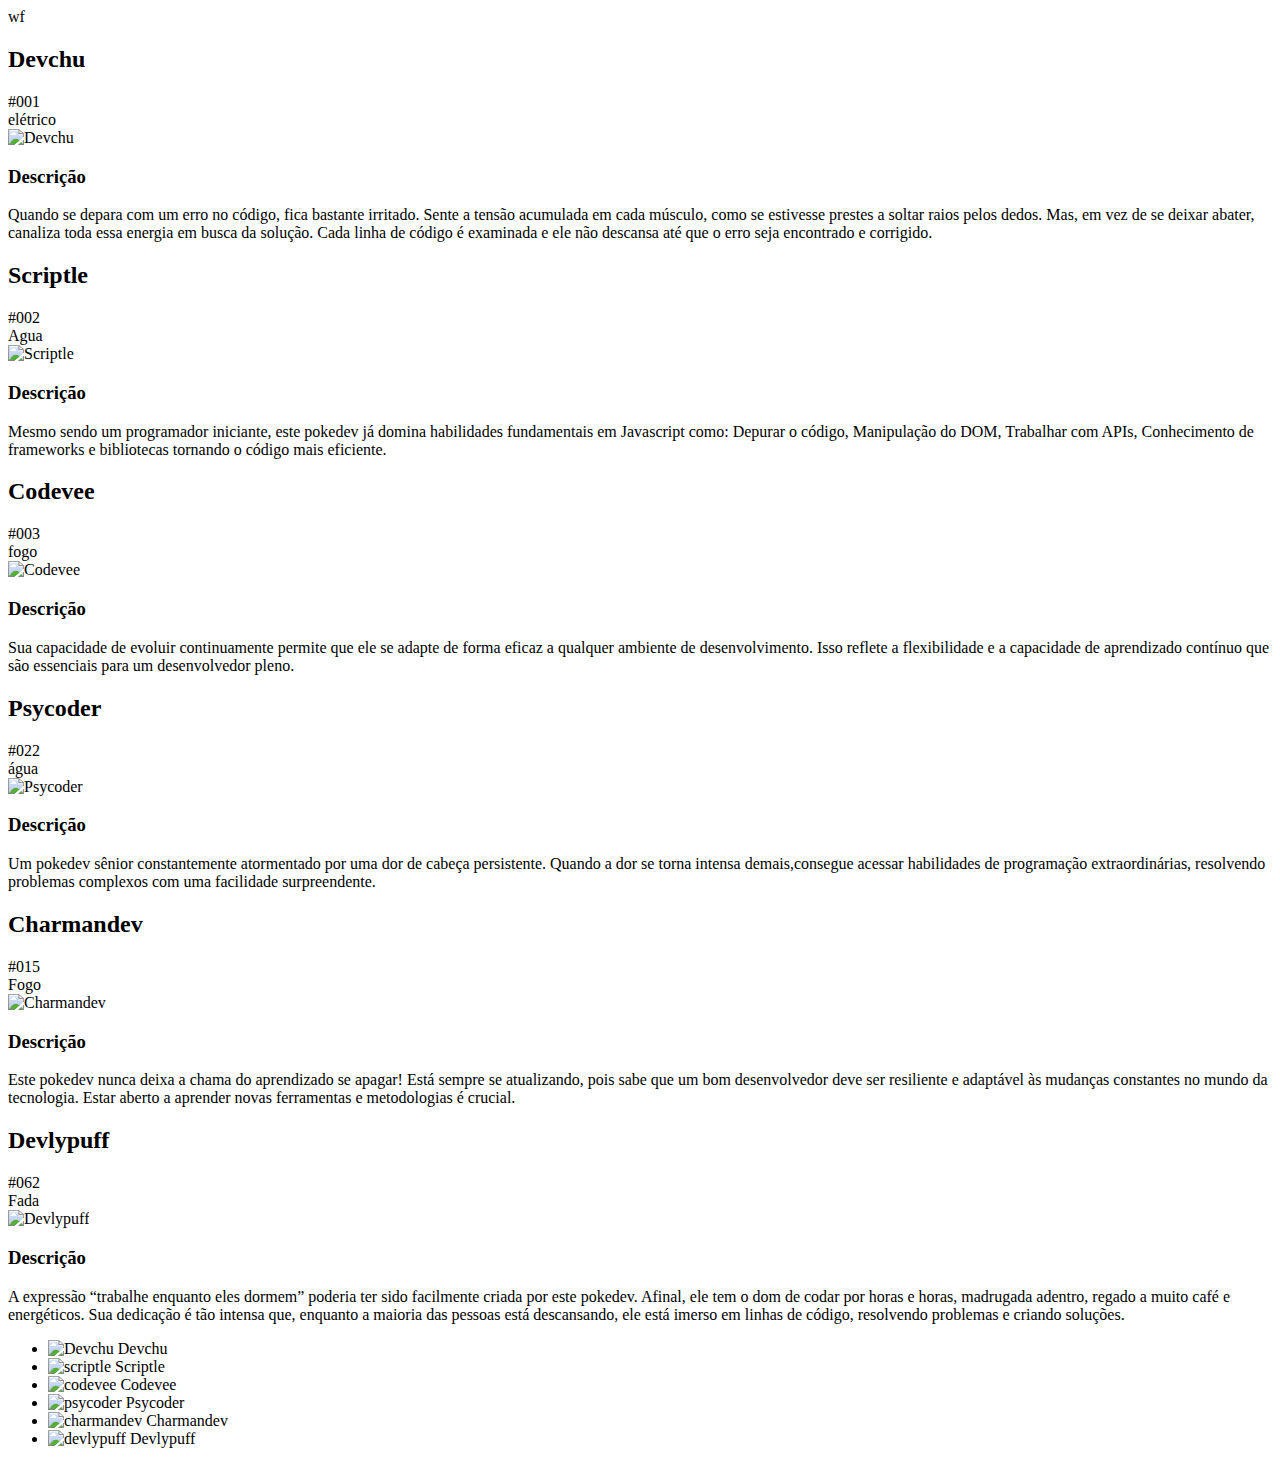
==== index.html @ 563187a8 "index.html" ====
<!DOCTYPE html>
<html lang="pt-BR">

<head>
    <meta charset="UTF-8">
    <meta name="viewport" content="width=device-width, initial-scale=1.0">
    <title>Pokedevs - Semana do Zero ao Programador Contratado</title>

    <link rel="stylesheet" href="./Pokedev/src/css/reset.css">
wf    <link rel="stylesheet" href="./Pokedev/src/css/style.css">
    <link rel="stylesheet" href="./Pokedev/src/css/responsivo.css">

    <link rel="preconnect" href="https://fonts.googleapis.com" />
    <link rel="preconnect" href="https://fonts.gstatic.com" crossorigin />
    <link
        href="https://fonts.googleapis.com/css2?family=Poppins:ital,wght@0,100;0,200;0,300;0,400;0,500;0,600;0,700;0,800;0,900;1,100;1,200;1,300;1,400;1,500;1,600;1,700;1,800;1,900&display=swap"
        rel="stylesheet">
</head>

<body>
    <main>
        <div class="pokedevs">
            <div class="cartoes-pokedev">
                <div class="cartao-pokedev tipo-eletrico aberto" id="cartao-devchu">
                    <div class="cartao-topo">
                        <div class="detalhes">
                            <h2 class="nome">Devchu</h2>
                            <span>#001</span>
                        </div>

                        <span class="tipo">elétrico</span>

                        <div class="cartao-imagem">
                            <img src="./Pokedev/src/imagns/imagens/devchu.png" alt="Devchu" />
                        </div>
                    </div>

                    <div class="cartao-informacoes">
                        <div class="descricao">
                            <h3>Descrição</h3>

                            <p>Quando se depara com um erro no código, fica bastante irritado. Sente a tensão acumulada
                                em cada músculo, como se
                                estivesse prestes a soltar raios pelos dedos. Mas, em vez de se deixar abater, canaliza
                                toda essa energia em busca da
                                solução. Cada linha de código é examinada e ele não descansa até que o erro seja
                                encontrado e corrigido.</p>
                        </div>
                    </div>
                </div>

                <div class="cartao-pokedev tipo-agua" id="cartao-scriptle">
                    <div class="cartao-topo">
                        <div class="detalhes">
                            <h2 class="nome">Scriptle</h2>
                            <span>#002</span>
                        </div>

                        <span class="tipo">Agua</span>

                        <div class="cartao-imagem">
                            <img src="./Pokedev/src/imagns/imagens/scriptle.png" alt="Scriptle" />
                        </div>
                    </div>

                    <div class="cartao-informacoes">
                        <div class="descricao">
                            <h3>Descrição</h3>
                            <p>Mesmo sendo um programador iniciante, este pokedev já domina habilidades fundamentais em
                                Javascript como: Depurar o
                                código, Manipulação do DOM, Trabalhar com APIs, Conhecimento de frameworks e bibliotecas
                                tornando o código mais
                                eficiente.</p>
                        </div>
                    </div>
                </div>

                <div class="cartao-pokedev tipo-fogo" id="cartao-codevee">
                    <div class="cartao-topo">
                        <div class="detalhes">
                            <h2 class="nome">Codevee</h2>
                            <span>#003</span>
                        </div>

                        <span class="tipo">fogo</span>

                        <div class="cartao-imagem">
                            <img src="./Pokedev/src/imagns/imagens/codevee.png" alt="Codevee" />
                        </div>
                    </div>

                    <div class="cartao-informacoes">
                        <div class="descricao">
                            <h3>Descrição</h3>
                            <p>Sua capacidade de evoluir continuamente permite que ele se adapte de forma eficaz a
                                qualquer ambiente de
                                desenvolvimento. Isso reflete a flexibilidade e a capacidade de aprendizado contínuo que
                                são essenciais para um
                                desenvolvedor pleno.</p>
                        </div>
                    </div>
                </div>

                <div class="cartao-pokedev tipo-agua" id="cartao-psycoder">
                    <div class="cartao-topo">
                        <div class="detalhes">
                            <h2 class="nome">Psycoder</h2>
                            <span>#022</span>
                        </div>

                        <span class="tipo">água</span>

                        <div class="cartao-imagem">
                            <img src="./Pokedev/src/imagns/imagens/psycoder.png" alt="Psycoder" />
                        </div>
                    </div>

                    <div class="cartao-informacoes">
                        <div class="descricao">
                            <h3>Descrição</h3>
                            <p>Um pokedev sênior constantemente atormentado por uma dor de cabeça persistente. Quando a
                                dor se torna intensa demais,consegue acessar habilidades de programação extraordinárias,
                                resolvendo problemas complexos com uma facilidade surpreendente.</p>
                        </div>
                    </div>
                </div>

                <div class="cartao-pokedev tipo-fogo" id="cartao-charmandev">
                    <div class="cartao-topo">
                        <div class="detalhes">
                            <h2 class="nome">Charmandev</h2>
                            <span>#015</span>
                        </div>

                        <span class="tipo">Fogo</span>

                        <div class="cartao-imagem">
                            <img src="./Pokedev/src/imagns/imagens/charmandev.png" alt="Charmandev" />
                        </div>
                    </div>

                    <div class="cartao-informacoes">
                        <div class="descricao">
                            <h3>Descrição</h3>

                            <p>Este pokedev nunca deixa a chama do aprendizado se apagar! Está sempre se atualizando,
                                pois sabe que um bom desenvolvedor deve ser resiliente e adaptável às mudanças
                                constantes no mundo da tecnologia. Estar aberto a aprender novas ferramentas e
                                metodologias é crucial.</p>
                        </div>
                    </div>
                </div>

                <div class="cartao-pokedev tipo-fada" id="cartao-devlypuff">
                    <div class="cartao-topo">
                        <div class="detalhes">
                            <h2 class="nome">Devlypuff</h2>
                            <span>#062</span>
                        </div>

                        <span class="tipo">Fada</span>

                        <div class="cartao-imagem">
                            <img src="./Pokedev/src/imagns/imagens/devlypuff.png" alt="Devlypuff" />
                        </div>
                    </div>

                    <div class="cartao-informacoes">
                        <div class="descricao">
                            <h3>Descrição</h3>
                            <p>A expressão “trabalhe enquanto eles dormem” poderia ter sido facilmente criada por este
                                pokedev. Afinal, ele tem o dom
                                de codar por horas e horas, madrugada adentro, regado a muito café e energéticos. Sua
                                dedicação é tão intensa que,
                                enquanto a maioria das pessoas está descansando, ele está imerso em linhas de código,
                                resolvendo problemas e criando
                                soluções.</p>
                        </div>
                    </div>
                </div>
            </div>

            <nav class="listagem">
                <ul>
                    <li class="pokedev ativo" id="devchu">
                        <img src="./Pokedev/src/imagns/imagens/devchu.png" alt="Devchu">
                        <span>Devchu</span>
                    </li>
                    <li class="pokedev" id="scriptle">
                        <img src="./Pokedev/src/imagns/imagens/scriptle.png" alt="scriptle">
                        <span>Scriptle</span>
                    </li>
                    <li class="pokedev" id="codevee">
                        <img src="./Pokedev/src/imagns/imagens/codevee.png" alt="codevee">
                        <span>Codevee</span>
                    </li>
                    <li class="pokedev" id="psycoder">
                        <img src="./Pokedev/src/imagns/imagens/psycoder.png" alt="psycoder">
                        <span>Psycoder</span>
                    </li>
                    <li class="pokedev" id="charmandev">
                        <img src="./Pokedev/src/imagns/imagens/charmandev.png" alt="charmandev">
                        <span>Charmandev</span>
                    </li>
                    <li class="pokedev" id="devlypuff">
                        <img src="./Pokedev/src/imagns/imagens/devlypuff.png" alt="devlypuff">
                        <span>Devlypuff</span>
                    </li>
                </ul>
            </nav>
        </div>
    </main>
    <script src="./Pokedev/src/js/index.js"></script>

</body>
</html>
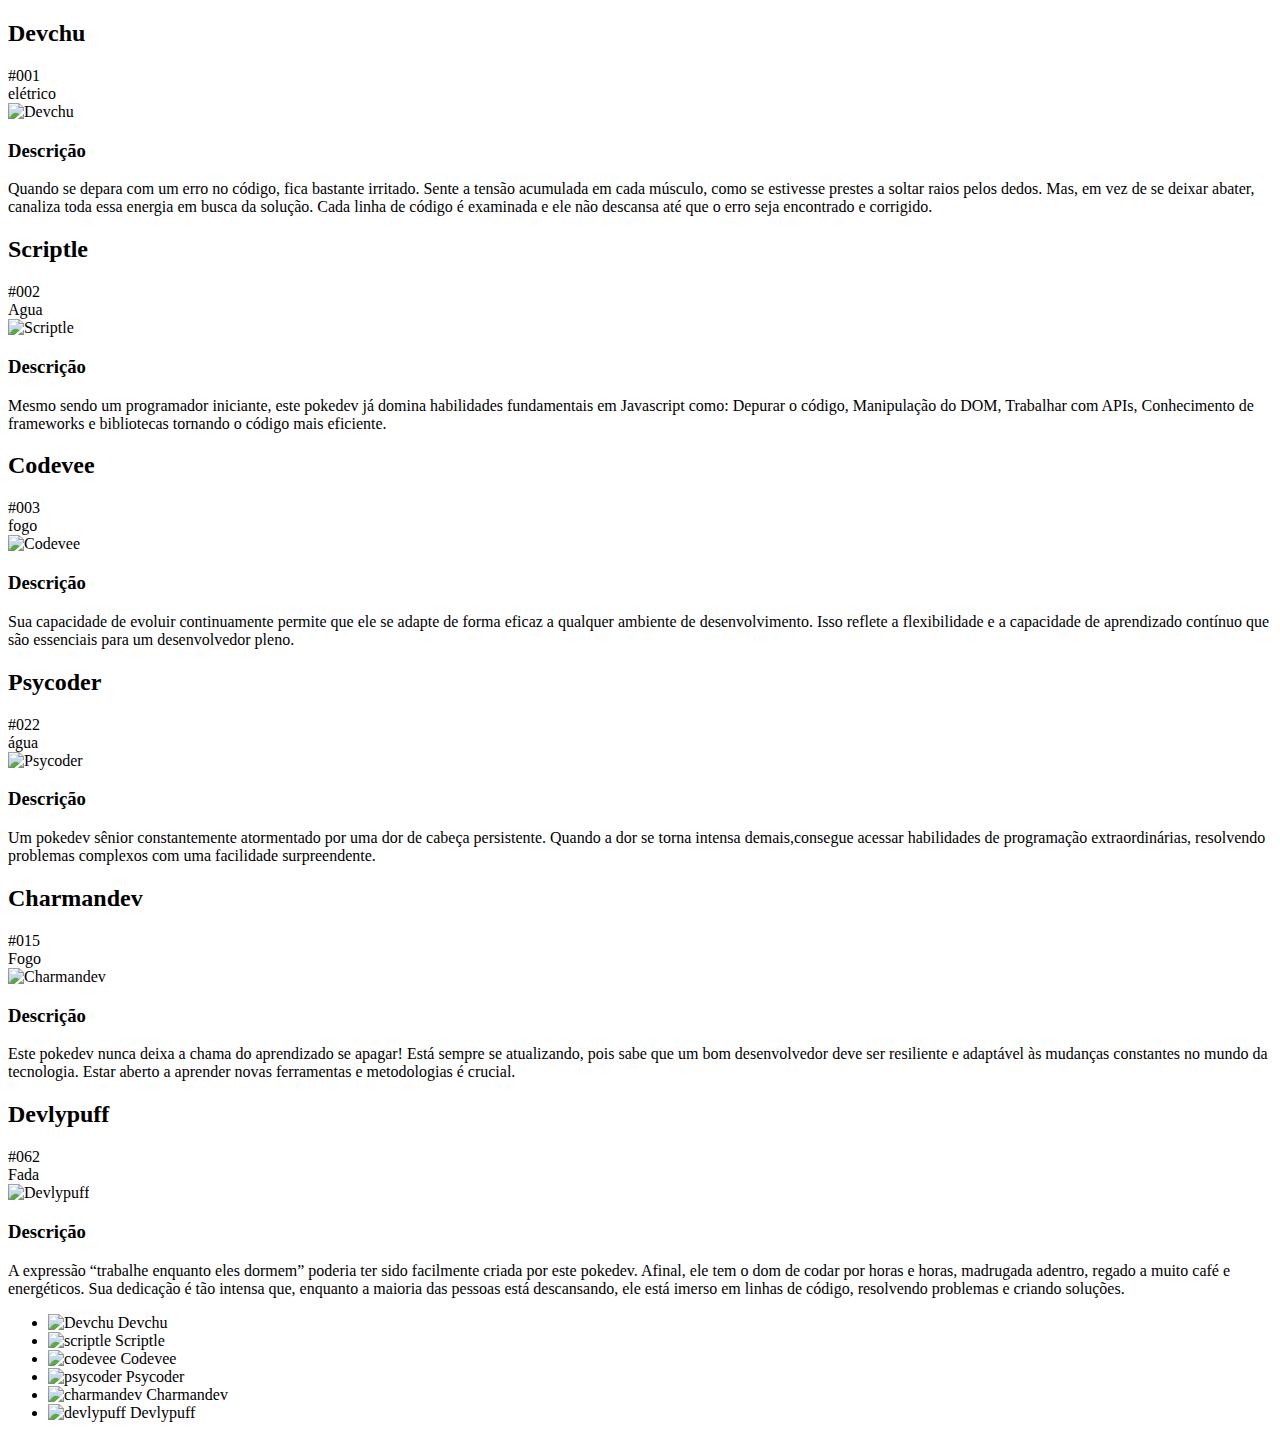
==== commit d8e2b2a9: "index.html" ====
--- a/index.html
+++ b/index.html
@@ -6,9 +6,9 @@
     <meta name="viewport" content="width=device-width, initial-scale=1.0">
     <title>Pokedevs - Semana do Zero ao Programador Contratado</title>
 
-    <link rel="stylesheet" href="./Pokedev/src/css/reset.css">
-wf    <link rel="stylesheet" href="./Pokedev/src/css/style.css">
-    <link rel="stylesheet" href="./Pokedev/src/css/responsivo.css">
+    <link rel="stylesheet" href="Pokedev/src/css/reset.css">
+    <link rel="stylesheet" href="Pokedev/src/css/style.css">
+    <link rel="stylesheet" href="Pokedev/src/css/responsivo.css">
 
     <link rel="preconnect" href="https://fonts.googleapis.com" />
     <link rel="preconnect" href="https://fonts.gstatic.com" crossorigin />
@@ -31,7 +31,7 @@
                         <span class="tipo">elétrico</span>
 
                         <div class="cartao-imagem">
-                            <img src="./Pokedev/src/imagns/imagens/devchu.png" alt="Devchu" />
+                            <img src="Pokedev/src/imagns/imagens/devchu.png" alt="Devchu" />
                         </div>
                     </div>
 
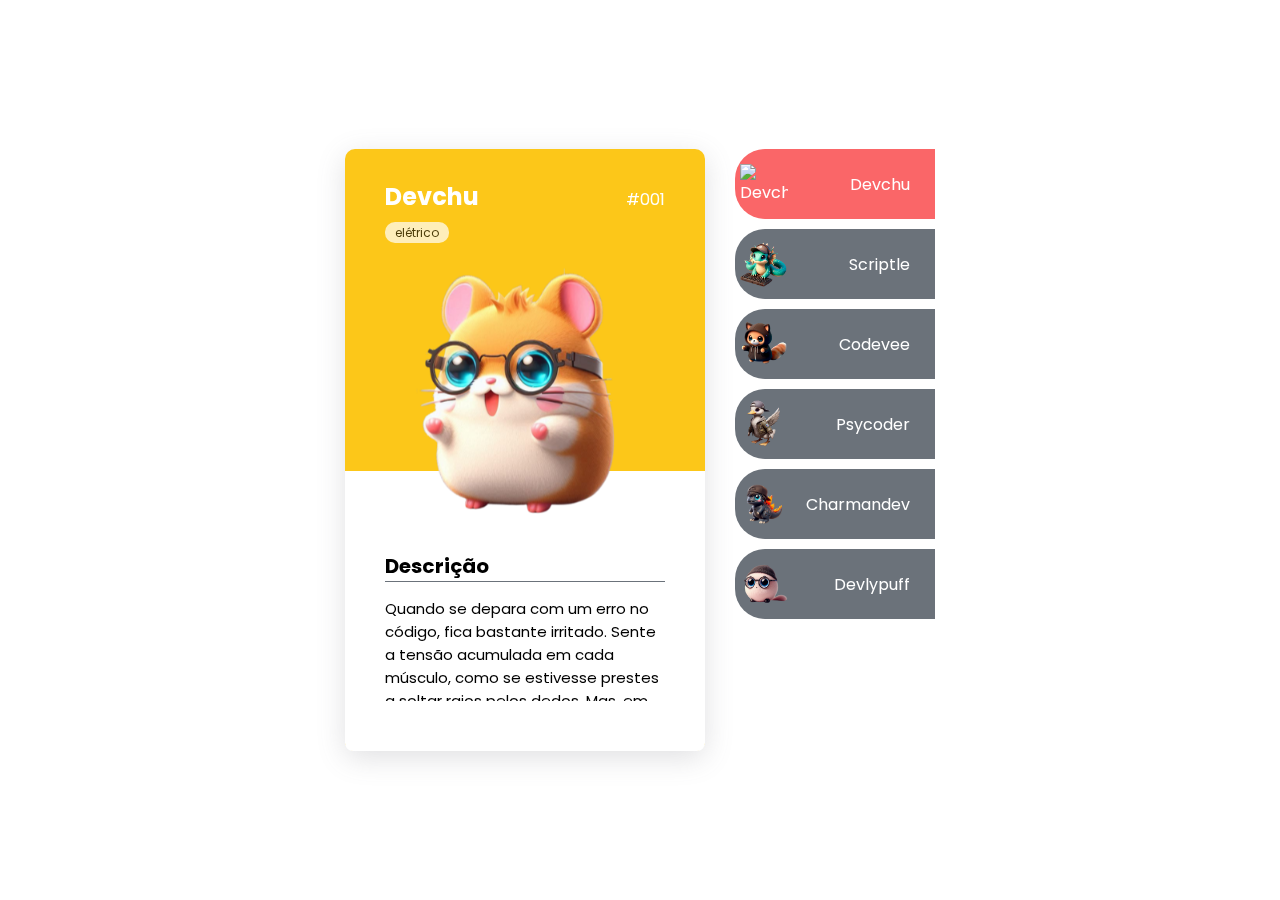
==== commit 55ced350: "index.html" ====
--- a/index.html
+++ b/index.html
@@ -6,9 +6,9 @@
     <meta name="viewport" content="width=device-width, initial-scale=1.0">
     <title>Pokedevs - Semana do Zero ao Programador Contratado</title>
 
-    <link rel="stylesheet" href="Pokedev/src/css/reset.css">
-    <link rel="stylesheet" href="Pokedev/src/css/style.css">
-    <link rel="stylesheet" href="Pokedev/src/css/responsivo.css">
+    <link rel="stylesheet" href="./src/css/reset.css">
+    <link rel="stylesheet" href="./src/css/style.css">
+    <link rel="stylesheet" href="./src/css/responsivo.css">
 
     <link rel="preconnect" href="https://fonts.googleapis.com" />
     <link rel="preconnect" href="https://fonts.gstatic.com" crossorigin />
@@ -31,7 +31,7 @@
                         <span class="tipo">elétrico</span>
 
                         <div class="cartao-imagem">
-                            <img src="Pokedev/src/imagns/imagens/devchu.png" alt="Devchu" />
+                            <img src="./src/imagns/imagens/devchu.png" alt="Devchu" />
                         </div>
                     </div>
 
@@ -59,7 +59,7 @@
                         <span class="tipo">Agua</span>
 
                         <div class="cartao-imagem">
-                            <img src="./Pokedev/src/imagns/imagens/scriptle.png" alt="Scriptle" />
+                            <img src="./src/imagns/imagens/scriptle.png" alt="Scriptle" />
                         </div>
                     </div>
 
@@ -85,7 +85,7 @@
                         <span class="tipo">fogo</span>
 
                         <div class="cartao-imagem">
-                            <img src="./Pokedev/src/imagns/imagens/codevee.png" alt="Codevee" />
+                            <img src="./src/imagns/imagens/codevee.png" alt="Codevee" />
                         </div>
                     </div>
 
@@ -111,7 +111,7 @@
                         <span class="tipo">água</span>
 
                         <div class="cartao-imagem">
-                            <img src="./Pokedev/src/imagns/imagens/psycoder.png" alt="Psycoder" />
+                            <img src="./src/imagns/imagens/psycoder.png" alt="Psycoder" />
                         </div>
                     </div>
 
@@ -135,7 +135,7 @@
                         <span class="tipo">Fogo</span>
 
                         <div class="cartao-imagem">
-                            <img src="./Pokedev/src/imagns/imagens/charmandev.png" alt="Charmandev" />
+                            <img src="./src/imagns/imagens/charmandev.png" alt="Charmandev" />
                         </div>
                     </div>
 
@@ -161,7 +161,7 @@
                         <span class="tipo">Fada</span>
 
                         <div class="cartao-imagem">
-                            <img src="./Pokedev/src/imagns/imagens/devlypuff.png" alt="Devlypuff" />
+                            <img src="./src/imagns/imagens/devlypuff.png" alt="Devlypuff" />
                         </div>
                     </div>
 
@@ -187,30 +187,30 @@
                         <span>Devchu</span>
                     </li>
                     <li class="pokedev" id="scriptle">
-                        <img src="./Pokedev/src/imagns/imagens/scriptle.png" alt="scriptle">
+                        <img src="./src/imagns/imagens/scriptle.png" alt="scriptle">
                         <span>Scriptle</span>
                     </li>
                     <li class="pokedev" id="codevee">
-                        <img src="./Pokedev/src/imagns/imagens/codevee.png" alt="codevee">
+                        <img src="./src/imagns/imagens/codevee.png" alt="codevee">
                         <span>Codevee</span>
                     </li>
                     <li class="pokedev" id="psycoder">
-                        <img src="./Pokedev/src/imagns/imagens/psycoder.png" alt="psycoder">
+                        <img src="./src/imagns/imagens/psycoder.png" alt="psycoder">
                         <span>Psycoder</span>
                     </li>
                     <li class="pokedev" id="charmandev">
-                        <img src="./Pokedev/src/imagns/imagens/charmandev.png" alt="charmandev">
+                        <img src="./src/imagns/imagens/charmandev.png" alt="charmandev">
                         <span>Charmandev</span>
                     </li>
                     <li class="pokedev" id="devlypuff">
-                        <img src="./Pokedev/src/imagns/imagens/devlypuff.png" alt="devlypuff">
+                        <img src="./src/imagns/imagens/devlypuff.png" alt="devlypuff">
                         <span>Devlypuff</span>
                     </li>
                 </ul>
             </nav>
         </div>
     </main>
-    <script src="./Pokedev/src/js/index.js"></script>
+    <script src="./src/js/index.js"></script>
 
 </body>
 </html>
--- a/src/css/style.css
+++ b/src/css/style.css
@@ -0,0 +1,157 @@
+body {
+  font-family: "Poppins", sans-serif;
+  background-image: url("./Pokedev/src/imagns/imagens/background.png");
+  background-size: cover;
+  background-position: center;
+}
+
+body::before {
+  content: "";
+  position: fixed;
+  top: 0;
+  left: 0;
+  width: 100%;
+  height: 100%;
+  z-index: -1;
+  backdrop-filter: blur(8px);
+}
+
+main {
+  display: flex;
+  justify-content: center;
+  align-items: center;
+
+  min-height: 100vh;
+}
+
+.pokedevs {
+  display: flex;
+  gap: 30px;
+  padding: 30px 0;
+}
+
+.cartao-pokedev {
+  display: none;
+  max-width: 360px;
+  border-radius: 10px;
+
+  box-shadow: rgba(100, 100, 111, 0.2) 0px 7px 29px 0px;
+}
+
+.cartao-pokedev.aberto {
+  display: block;
+}
+
+.cartao-pokedev img {
+  width: 100%;
+  height: 100%;
+  margin-top: 10px;
+}
+
+.cartao-pokedev .cartao-topo {
+  padding: 30px 40px 0;
+}
+
+.cartao-pokedev .nome {
+  margin-bottom: 5px;
+}
+
+.cartao-pokedev .tipo {
+  background-color: #ffffff;
+  font-size: 12px;
+  opacity: 0.7;
+  border-radius: 10px;
+  padding: 2px 10px;
+}
+
+.cartao-pokedev .detalhes {
+  color: #ffffff;
+  display: flex;
+  justify-content: space-between;
+  align-items: center;
+}
+
+.cartao-pokedev .cartao-informacoes {
+  background-color: #ffffff;
+  display: flex;
+  justify-content: space-between;
+  padding: 80px 30px 50px;
+  margin-top: -70px;
+  border-bottom-left-radius: 8px;
+  border-bottom-right-radius: 8px;
+}
+
+.cartao-pokedev .cartao-informacoes h3 {
+  font-size: 20px;
+  margin-bottom: 15px;
+  border-bottom: 1px solid #6b727a;
+}
+
+.cartao-pokedev .cartao-informacoes .descricao {
+  padding: 0 10px;
+  font-size: 15px;
+  max-height: 150px;
+  overflow-y: scroll;
+}
+
+.tipo-eletrico {
+  background-color: #fcc719;
+}
+
+.tipo-fogo {
+  background-color: #f15000d2;
+}
+
+.tipo-agua {
+  background-color: #015c98;
+}
+
+.tipo-grama {
+  background-color: #49d0B0;
+}
+
+.tipo-trevas {
+  background-color: #ba68c8;
+}
+
+.tipo-fada {
+  background-color: #c29791;
+}
+
+.listagem {
+  max-width: 200px;
+}
+
+.listagem .pokedev img {
+  width: 25%;
+}
+
+.listagem .pokedev {
+  background-color: #6b727a;
+  color: #ffffff;
+
+  display: flex;
+  align-items: center;
+  justify-content: space-between;
+
+  padding: 0 5px;
+  margin-bottom: 10px;
+  cursor: pointer;
+  border-top-left-radius: 30px;
+  border-bottom-left-radius: 30px;
+  min-height: 70px;
+
+  transition: 0.15 ease-in-out;
+}
+
+.listagem .pokedev:hover {
+  transform: scale(1.05);
+}
+
+.listagem .pokedev span {
+  padding-right: 20px;
+}
+
+.listagem .pokedev.ativo {
+  background-color: #fa6668;
+}
--- a/src/css/responsivo.css
+++ b/src/css/responsivo.css
@@ -0,0 +1,39 @@
+@media(max-width: 750px){
+  .pokedevs{
+    flex-direction: column;
+    align-items: center;
+    padding: 30px 0; 
+}
+  
+.cartao-pokedev{
+  max-width: 300px;
+}
+
+  .cartao-okedev .cartao-informacoes{
+    padding: 60px 30px 30px;
+    margin-top: -50px;
+}
+
+  .cartao-pokedev .cartao-informacoes h3{
+    font-size: 16px;
+}
+
+  .listagem{
+    max-width: 750px;
+}
+
+  .listagem .pokedev {
+    width: 45%;
+    border-top-left-radius: 0;
+    border-bottom-left-radius: 0;
+    margin-bottom: 0;
+    border-radius: 10px;
+}
+.listagem ul{
+  display: flex;
+  flex-wrap: wrap;
+  justify-content: center;
+  gap: 10px;
+}
+
+}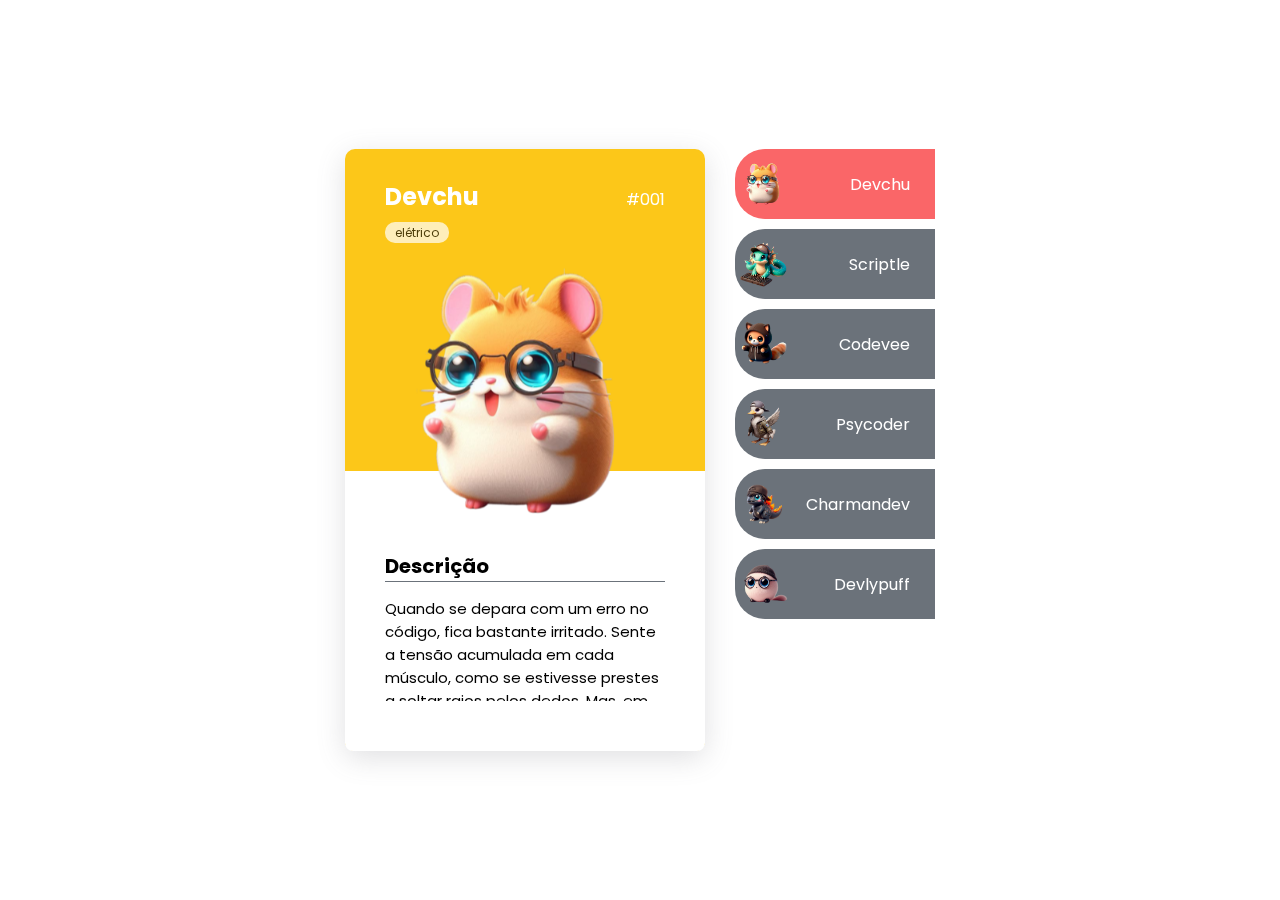
==== commit b84c0795: "index.html" ====
--- a/index.html
+++ b/index.html
@@ -183,7 +183,7 @@
             <nav class="listagem">
                 <ul>
                     <li class="pokedev ativo" id="devchu">
-                        <img src="./Pokedev/src/imagns/imagens/devchu.png" alt="Devchu">
+                        <img src="./src/imagns/imagens/devchu.png" alt="Devchu">
                         <span>Devchu</span>
                     </li>
                     <li class="pokedev" id="scriptle">
